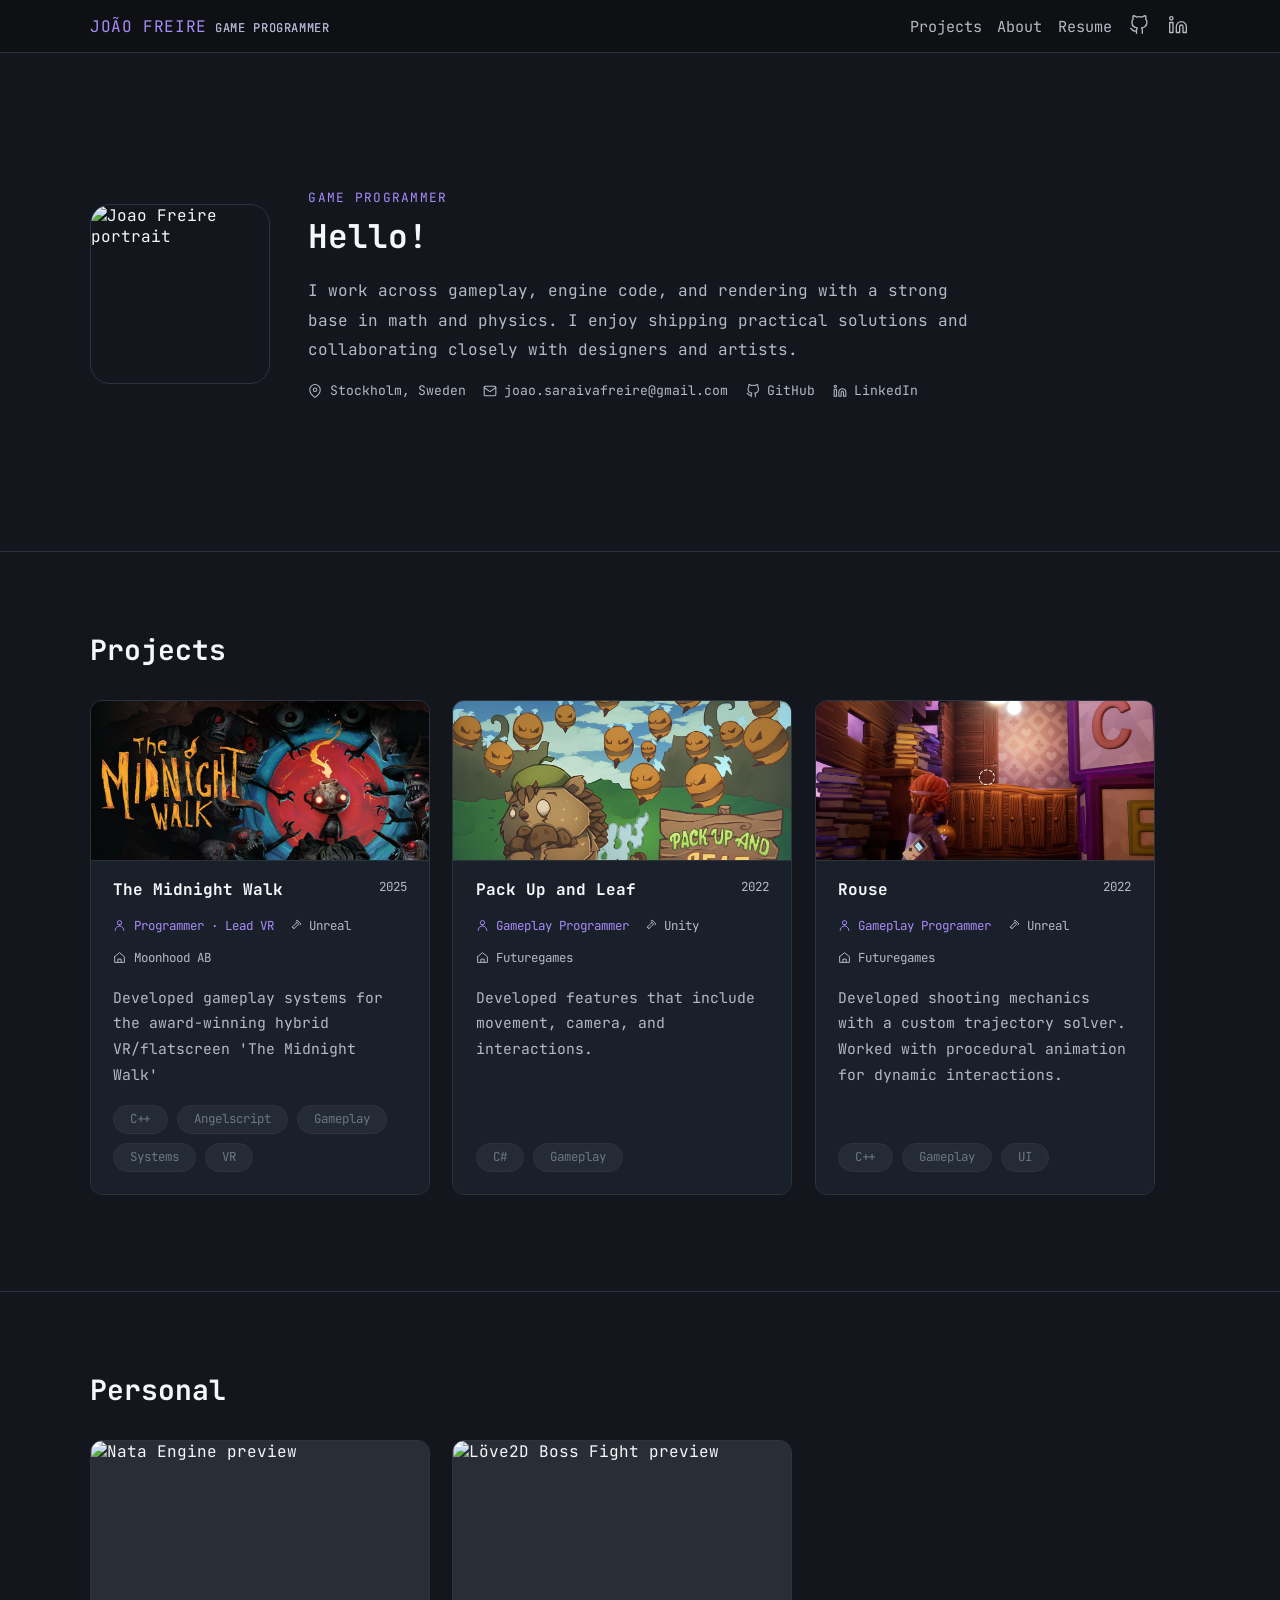
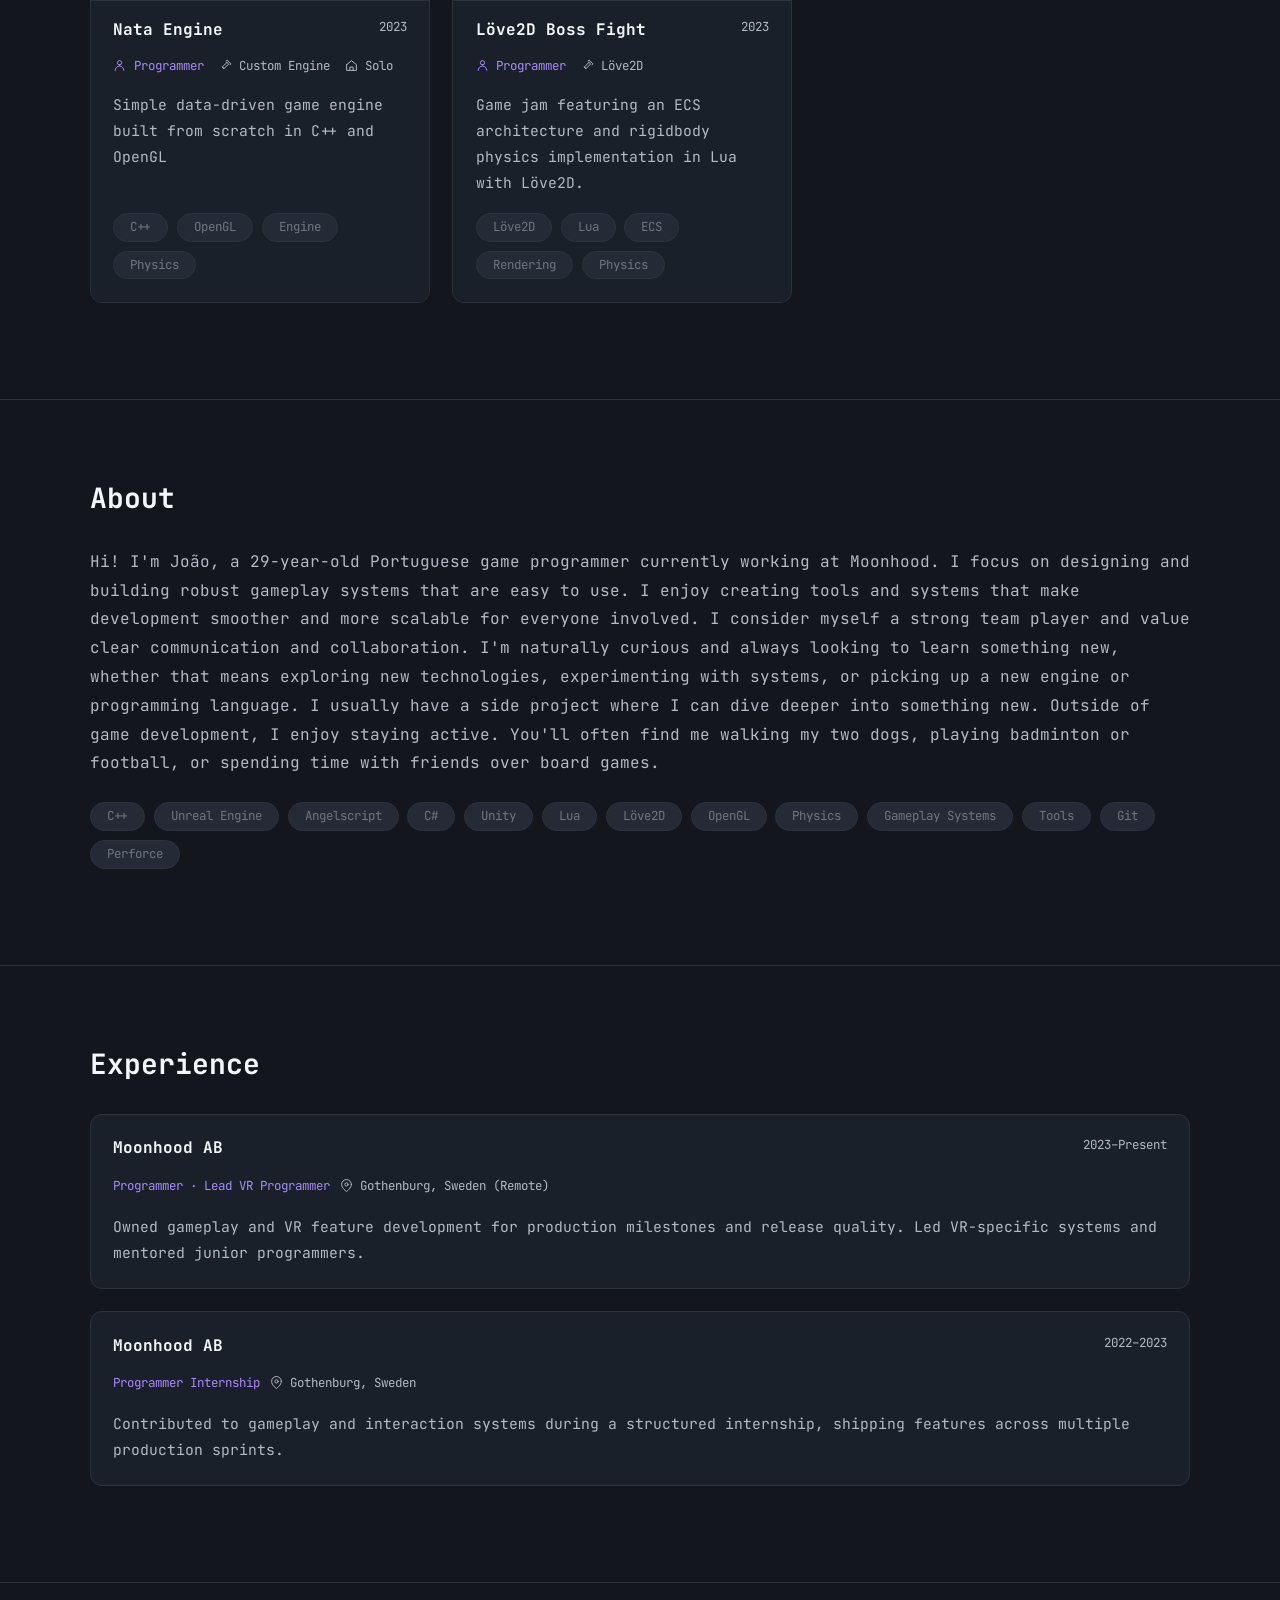
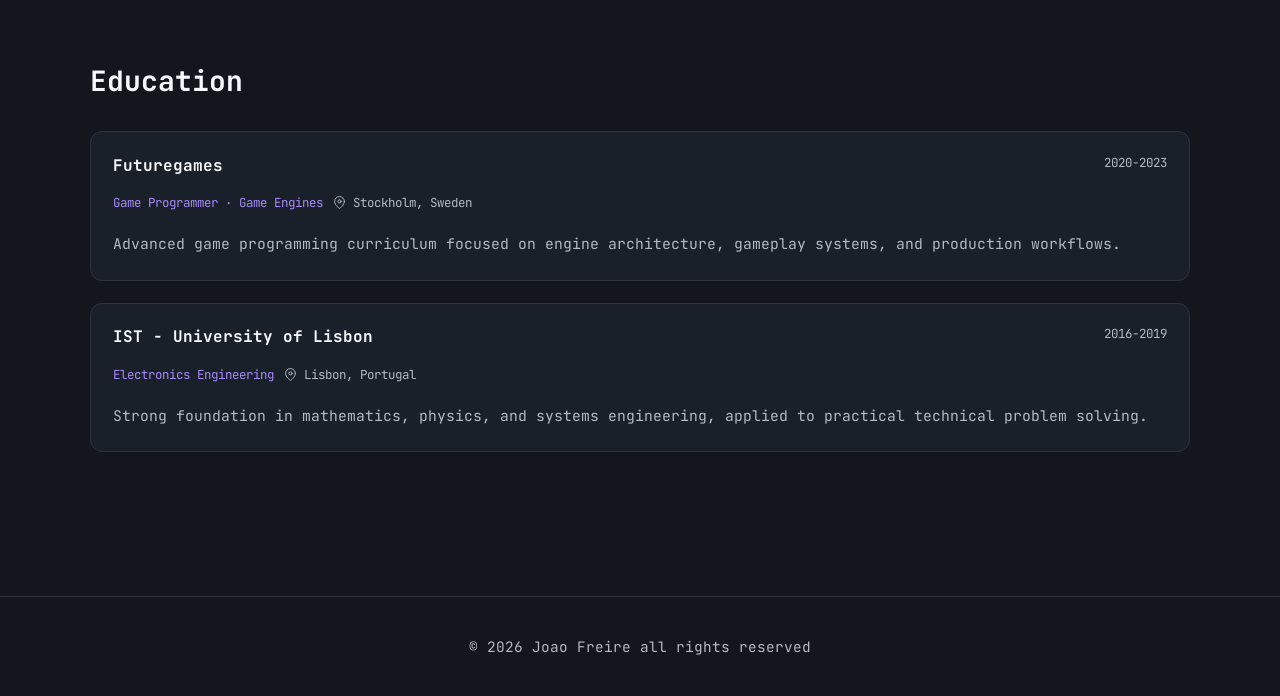
==== index.html @ a225ca94 "Refactor" ====
<!DOCTYPE html>
<html lang="en">
<head>
    <meta charset="UTF-8">
    <meta http-equiv="X-UA-Compatible" content="IE=edge">
    <meta name="viewport" content="width=device-width, initial-scale=1.0">
    <title>Joao Freire | Game Programmer</title>
    <meta name="description" content="Game programmer portfolio - Joao Freire">
    <link rel="stylesheet" href="main.css">
    <script src="portfolio-data.js" defer></script>
    <script src="main.js" defer></script>
</head>
<body>
    <div class="site-bg" aria-hidden="true"></div>

    <header class="nav-shell">
        <nav class="nav container" aria-label="Primary">
            <a class="brand" href="#top">JOÃO FREIRE <span class="brand-subtitle">Game Programmer</span></a>
            <ul class="nav-links">
                <li><a href="#projects">Projects</a></li>
                <li><a href="#about">About</a></li>
                <li><a href="resume.html">Resume</a></li>
                <li>
                    <a class="icon-link" href="https://github.com/jsfoao" target="_blank" rel="noopener noreferrer" aria-label="GitHub profile">
                        <svg xmlns="http://www.w3.org/2000/svg" viewBox="0 0 24 24" fill="none" stroke="currentColor" stroke-width="1.6" stroke-linecap="round" stroke-linejoin="round" aria-hidden="true">
                            <path d="M9 19c-5 1.5-5-2.5-7-3m14 6v-3.87a3.37 3.37 0 0 0-.94-2.61c3.14-.35 6.44-1.54 6.44-7A5.44 5.44 0 0 0 20 4.77 5.07 5.07 0 0 0 19.91 1S18.73.65 16 2.48a13.38 13.38 0 0 0-7 0C6.27.65 5.09 1 5.09 1A5.07 5.07 0 0 0 5 4.77a5.44 5.44 0 0 0-1.5 3.78c0 5.42 3.3 6.61 6.44 7A3.37 3.37 0 0 0 9 18.13V22"/>
                        </svg>
                    </a>
                </li>
                <li>
                    <a class="icon-link" href="https://www.linkedin.com/in/joao-saraivafreire/" target="_blank" rel="noopener noreferrer" aria-label="LinkedIn profile">
                        <svg xmlns="http://www.w3.org/2000/svg" viewBox="0 0 24 24" fill="none" stroke="currentColor" stroke-width="1.6" stroke-linecap="round" stroke-linejoin="round" aria-hidden="true">
                            <path d="M16 8a6 6 0 0 1 6 6v7h-4v-7a2 2 0 0 0-2-2 2 2 0 0 0-2 2v7h-4v-7a6 6 0 0 1 6-6z"/>
                            <rect x="2" y="9" width="4" height="12"/>
                            <circle cx="4" cy="4" r="2"/>
                        </svg>
                    </a>
                </li>
            </ul>
        </nav>
    </header>

    <main id="top" class="container page-content">
        <section class="hero" data-reveal>
            <img class="hero-image" src="assets/img/profile-pic.jpg" alt="Joao Freire portrait">
            <div>
                <p id="heroEyebrow" class="eyebrow"></p>
                <h1 id="heroTitle"></h1>
                <p id="heroDescription" class="lead"></p>
                <div id="heroContact" class="hero-contact"></div>
            </div>
        </section>

        <section id="projects" class="section" data-reveal>
            <div class="section-heading">
                <h2>Projects</h2>
            </div>
            <div id="project-grid" class="grid" aria-live="polite"></div>
        </section>

        <section id="personal" class="section" data-reveal>
            <div class="section-heading">
                <h2>Personal</h2>
            </div>
            <div id="personal-project-grid" class="grid" aria-live="polite"></div>
        </section>

        <section id="about" class="section" data-reveal>
            <div class="section-heading">
                <h2>About</h2>
            </div>
            <div class="section-body">
                <p>
                    Hi! I'm João, a 29-year-old Portuguese game programmer currently working at Moonhood.
                    I focus on designing and building robust gameplay systems that are easy to use. I enjoy creating tools and systems that make development smoother and more scalable for everyone involved.
                    I consider myself a strong team player and value clear communication and collaboration. I'm naturally curious and always looking to learn something new, whether that means exploring new technologies, experimenting with systems, or picking up a new engine or programming language. I usually have a side project where I can dive deeper into something new.
                   
                    Outside of game development, I enjoy staying active. You'll often find me walking my two dogs, playing badminton or football, or spending time with friends over board games.
                </p>
                <div id="knowledge-pills" class="pill-row" aria-label="Knowledge areas"></div>
            </div>
        </section>

        <section id="experience" class="section" data-reveal>
            <div class="section-heading">
                <h2>Experience</h2>
            </div>
            <div id="experience-grid" class="grid"></div>
        </section>

        <section id="education" class="section" data-reveal>
            <div class="section-heading">
                <h2>Education</h2>
            </div>
            <div id="education-grid" class="grid"></div>
        </section>
    </main>

    <footer class="footer">
        <div class="container">
            <p>© 2026 Joao Freire all rights reserved</p>
        </div>
    </footer>
</body>
</html>
---- main.css ----
@import url("https://fonts.googleapis.com/css2?family=JetBrains+Mono:wght@400;700&display=swap");

:root {
    --bg: #13161d;
    --text: #f5f7fa;
    --muted: #b4bac4;
    --line: #2d333d;
    --surface: #1a202a;
    --surface-soft: #242b36;
    --accent: #a78bfa;
    --accent-soft: #2b2443;
    --shadow: 0 10px 30px rgba(0, 0, 0, 0.35);
    --radius-lg: 16px;
    --radius-md: 12px;
}

* {
    box-sizing: border-box;
}

html {
    scroll-behavior: smooth;
}

body {
    margin: 0;
    color: var(--text);
    font-family: "JetBrains Mono", monospace;
    background: var(--bg);
    min-height: 100vh;
    overflow-x: clip;
}

h1,
h2,
h3,
p {
    margin: 0;
}

a {
    color: inherit;
}

.site-bg {
    position: fixed;
    inset: 0;
    z-index: -1;
    background: var(--bg);
}

.container {
    width: min(1100px, calc(100% - 2.4rem));
    margin: 0 auto;
}

.nav-shell {
    position: sticky;
    top: 0;
    z-index: 20;
    border-bottom: 1px solid var(--line);
    background: rgba(15, 16, 19, 0.88);
    backdrop-filter: blur(10px);
}

.nav {
    display: flex;
    align-items: center;
    justify-content: space-between;
    gap: 1rem;
    min-height: 52px;
}

.brand {
    font-family: "JetBrains Mono", monospace;
    text-decoration: none;
    letter-spacing: 0.04em;
    text-transform: uppercase;
    position: relative;
    display: inline-flex;
    align-items: baseline;
    gap: 0.5rem;
    background: linear-gradient(
        112deg,
        var(--accent) 0%,
        var(--accent) 44%,
        #d8c6ff 50%,
        var(--accent) 56%,
        var(--accent) 100%
    );
    background-size: 220% 100%;
    background-position: 100% 0;
    -webkit-background-clip: text;
    background-clip: text;
    -webkit-text-fill-color: transparent;
    transition: background-position 0.85s ease;
}

.brand:hover,
.brand:focus-visible {
    background-position: 0 0;
}

.brand-subtitle {
    color: var(--muted);
    font-weight: 400;
    font-size: 0.75rem;
    background: none;
    background-clip: revert;
    -webkit-background-clip: revert;
    -webkit-text-fill-color: var(--muted);
}

.nav-links {
    list-style: none;
    display: flex;
    align-items: center;
    gap: 0.95rem;
    margin: 0;
    padding: 0;
    flex-wrap: wrap;
    justify-content: flex-end;
}

.nav-links a {
    text-decoration: none;
    color: var(--muted);
    font-size: 0.95rem;
    transition: color 0.2s ease;
}

.nav-links a:hover,
.nav-links a:focus-visible {
    color: var(--accent);
}

.icon-link {
    display: inline-flex;
    align-items: center;
    justify-content: center;
    width: 24px;
    height: 24px;
    color: var(--muted);
    transition: color 0.2s ease;
}

.icon-link:hover,
.icon-link:focus-visible {
    color: var(--accent);
}

.icon-link svg {
    width: 20px;
    height: 20px;
}

.page-content {
    padding-top: 5rem;
    padding-bottom: 9rem;
}

.card {
    background: var(--surface);
    border: 1px solid var(--line);
    border-radius: var(--radius-lg);
    box-shadow: var(--shadow);
}

.hero {
    display: grid;
    grid-template-columns: 180px 1fr;
    gap: 2.4rem;
    padding: 3.5rem 0;
    align-items: center;
}

.hero-image {
    width: 180px;
    height: 180px;
    object-fit: cover;
    border-radius: 20px;
    border: 1px solid var(--line);
}

.eyebrow {
    display: block;
    color: var(--accent);
    font-family: "JetBrains Mono", monospace;
    font-size: 0.8rem;
    letter-spacing: 0.1em;
    text-transform: uppercase;
    margin-bottom: 0.65rem;
}

.hero-contact {
    display: flex;
    flex-wrap: wrap;
    align-items: center;
    gap: 0.3rem 1.1rem;
    margin-top: 1.1rem;
}

.hero-contact-item {
    display: inline-flex;
    align-items: center;
    gap: 0.45rem;
    font-size: 0.82rem;
    color: var(--muted);
    text-decoration: none;
}

a.hero-contact-item:hover {
    color: var(--text);
}

a.hero-contact-item:hover svg {
    stroke: var(--accent);
}

.hero-contact-item svg {
    width: 14px;
    height: 14px;
    flex-shrink: 0;
    stroke: var(--muted);
    transition: stroke 150ms ease;
}

h1 {
    font-family: "JetBrains Mono", monospace;
    font-size: clamp(1.45rem, 3vw, 2.05rem);
    line-height: 1.28;
}

.lead {
    margin-top: 1.1rem;
    color: var(--muted);
    line-height: 1.85;
    max-width: 68ch;
}

.section {
    position: relative;
    margin-top: 6rem;
    padding-top: 5rem;
}

.section::before {
    content: '';
    position: absolute;
    top: 0;
    left: 50%;
    transform: translateX(-50%);
    width: 100vw;
    height: 1px;
    background: var(--line);
}

.section-heading {
    margin-bottom: 2rem;
}

.section-heading h2 {
    font-family: "JetBrains Mono", monospace;
    font-size: 1.75rem;
}

.section-body {
    padding: 0;
}

.section-body p {
    color: var(--muted);
    line-height: 1.8;
}

.pill-row {
    margin-top: 1.5rem;
    display: flex;
    flex-wrap: wrap;
    gap: 0.55rem;
}

.pill {
    display: inline-flex;
    align-items: center;
    border: 1px solid var(--line);
    border-radius: 999px;
    padding: 0.45rem 1rem;
    background: var(--surface-soft);
    color: #6e7680;
    font-size: 0.78rem;
    line-height: 1;
}

.grid {
    display: grid;
    grid-template-columns: 1fr;
    gap: 1.4rem;
}

#project-grid,
#personal-project-grid {
    grid-template-columns: repeat(auto-fit, minmax(280px, 340px));
    justify-content: start;
}

.entry-card {
    display: flex;
    flex-direction: column;
    gap: 1.2rem;
    height: 100%;
    padding: 1.4rem;
    border: 1px solid var(--line);
    border-radius: var(--radius-md);
    background: var(--surface);
    overflow: hidden;
    text-decoration: none;
    transition: transform 0.2s ease, border-color 0.2s ease, box-shadow 0.2s ease;
}

.entry-content {
    position: relative;
    z-index: 2;
    flex: 1;
}

.entry-card:hover,
.entry-card:focus-visible {
    transform: translateY(-2px);
    border-color: var(--accent);
    box-shadow: 0 8px 24px rgba(167, 139, 250, 0.24);
}

.entry-top {
    display: flex;
    justify-content: space-between;
    align-items: flex-start;
    gap: 0.8rem;
}

.entry-title {
    font-family: "JetBrains Mono", monospace;
    font-size: 1rem;
    line-height: 1.35;
}

.entry-year {
    flex-shrink: 0;
    color: var(--muted);
    font-size: 0.78rem;
    line-height: 1.35;
}

.entry-meta {
    display: flex;
    align-items: center;
    gap: 0.6rem;
    flex-wrap: wrap;
}

.entry-meta-project {
    flex-direction: row;
    align-items: center;
    gap: 0.95rem;
}

.entry-meta-primary,
.entry-meta-secondary {
    font-size: 0.78rem;
    line-height: 1.35;
}

.entry-meta-item {
    display: inline-flex;
    align-items: center;
    gap: 0.45rem;
}

.entry-meta-item svg {
    width: 13px;
    height: 13px;
    flex-shrink: 0;
    transform: translateY(-1px);
}

.entry-meta-primary {
    color: var(--accent);
    white-space: pre-line;
}

.entry-meta-secondary {
    color: var(--muted);
}

.entry-meta-secondary::before {
    content: "|";
    color: var(--line);
    margin-right: 0.6rem;
}

.entry-meta-project .entry-meta-secondary::before {
    content: none;
    margin-right: 0;
}

.entry-meta-item.entry-meta-secondary::before {
    content: none;
    margin-right: 0;
}

.entry-description {
    color: var(--muted);
    line-height: 1.75;
    font-size: 0.92rem;
}

.entry-image {
    width: calc(100% + 2.8rem);
    height: 160px;
    margin: -1.4rem -1.4rem 0;
    border-radius: 0;
    border: 0;
    border-bottom: 1px solid var(--line);
    object-fit: cover;
    background: #292d36;
}

.entry-card-project {
    position: relative;
    gap: 0;
}

.entry-card-project .entry-content {
    display: flex;
    flex-direction: column;
    gap: 1.1rem;
    background: var(--surface);
    margin: 0 -1.4rem -1.4rem;
    padding: 1.1rem 1.4rem 1.4rem;
    transition: transform 0.38s ease;
}

.entry-card-project .pill-row {
    margin-top: auto;
}

.entry-hover-media {
    position: absolute;
    inset: 0;
    width: 100%;
    height: 100%;
    object-fit: cover;
    opacity: 0;
    pointer-events: none;
    z-index: 1;
    transition: opacity 0.35s ease;
}

.entry-card-project.entry-card-hoverable:hover .entry-hover-media,
.entry-card-project.entry-card-hoverable:focus-visible .entry-hover-media {
    opacity: 1;
}

.entry-card-project.entry-card-hoverable:hover .entry-content,
.entry-card-project.entry-card-hoverable:focus-visible .entry-content {
    transform: translateY(calc(100% + 3rem));
}

.footer {
    border-top: 1px solid var(--line);
    padding: 2.5rem 0;
    color: var(--muted);
    font-size: 0.9rem;
    text-align: center;
}

[data-reveal] {
    opacity: 0;
    transform: translateY(10px);
    transition: opacity 0.5s ease, transform 0.5s ease;
}

[data-reveal].revealed {
    opacity: 1;
    transform: translateY(0);
}

@media (max-width: 760px) {
    #project-grid,
    #personal-project-grid {
        grid-template-columns: 1fr;
    }

    .nav {
        padding: 0.45rem 0;
    }

    .hero {
        grid-template-columns: 1fr;
        justify-items: start;
        padding: 2rem 0;
    }

    .hero-image {
        width: 130px;
        height: 130px;
    }
}

.expandable-arrow{
    height: 16px;
    transform: translateX(10px) rotate(90deg);
    transition: transform 250ms ease;
}

.expandable-content{
    overflow-y: hidden;
    width: 100%;
    height: 0px;
    transition: height 300ms ease;
    margin-top: 0.5rem;
}

.return-top{
    position: fixed;
    bottom: -50px;
    z-index: 2000;
    right: 10%;
    opacity: 1;
    cursor: pointer;
    transition: bottom 300ms ease, transform 300ms ease, filter 300ms ease;
}

.return-top:hover{
    transform: scale(1.1);
    filter: brightness(120%);
}

.code-snippet{
    margin: 0;
}

.external-link-wrapper{
    display: flex;
    flex-direction: column;
    flex-wrap: wrap;
    margin-bottom: 0.5rem;
}

/*#region Tables*/
table{
    border-collapse: collapse;
    width: 100%;
    margin-bottom: 1rem;
    margin-top: 1rem;
}
td, th {
    font-size: smaller;
    border: 2px solid rgb(100, 100, 100);
    text-align: left;
    padding: 8px;
}

th{
    background-color: rgb(56, 56, 56);
    font-family: "Poppins Regular";
}

tr{
    font-family: "Poppins Light";
    background-color: rgb(80, 80, 80);
}
tr:nth-child(even) {
    background-color: rgb(75, 75, 75)
}
/*#endregion*/

.external-link{
    width: fit-content;
    font-style: italic;
    text-decoration: none;
    color: white;
    display: flex;
    flex-wrap: nowrap;
    flex-direction: row-reverse;
    font-size: medium;
    gap: 5px;
    opacity: 0.7;
    cursor: pointer;
    transition: opacity 250ms ease;
}

.external-link:hover{
    opacity: 1;
}
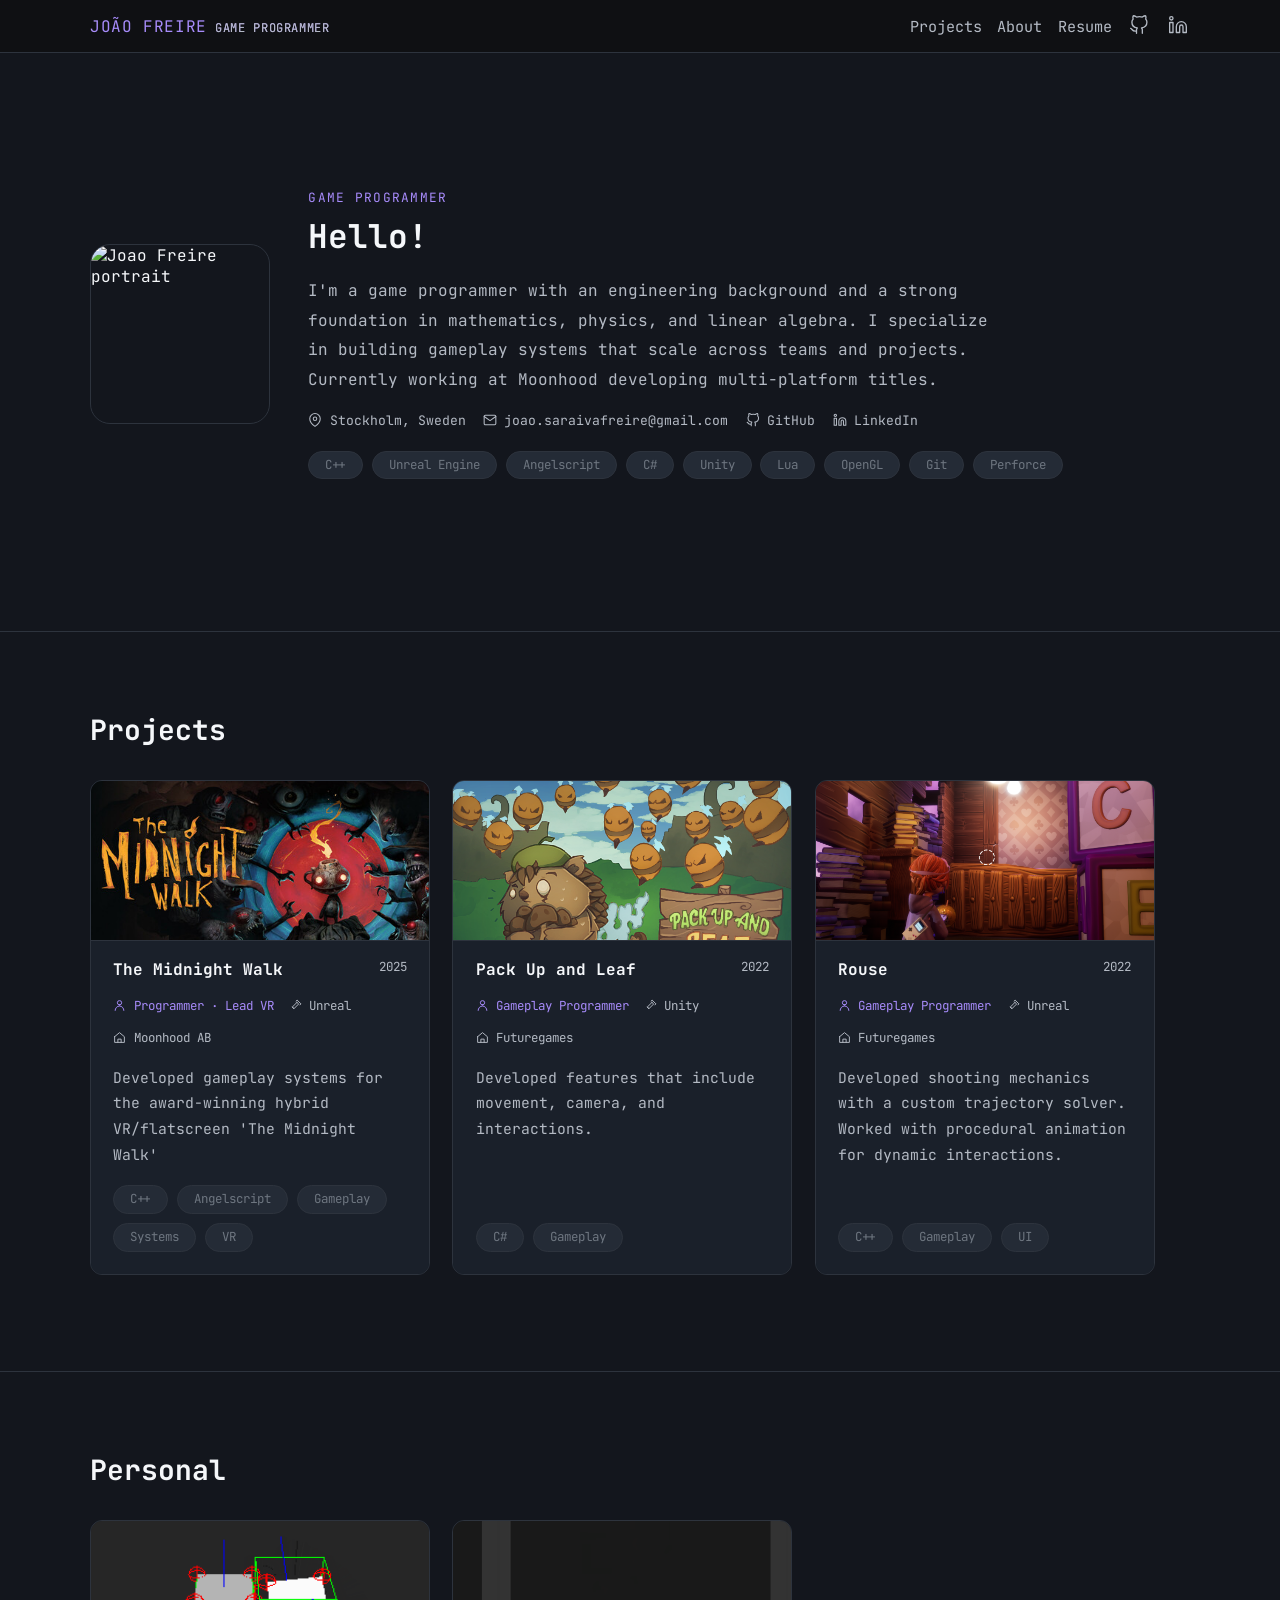
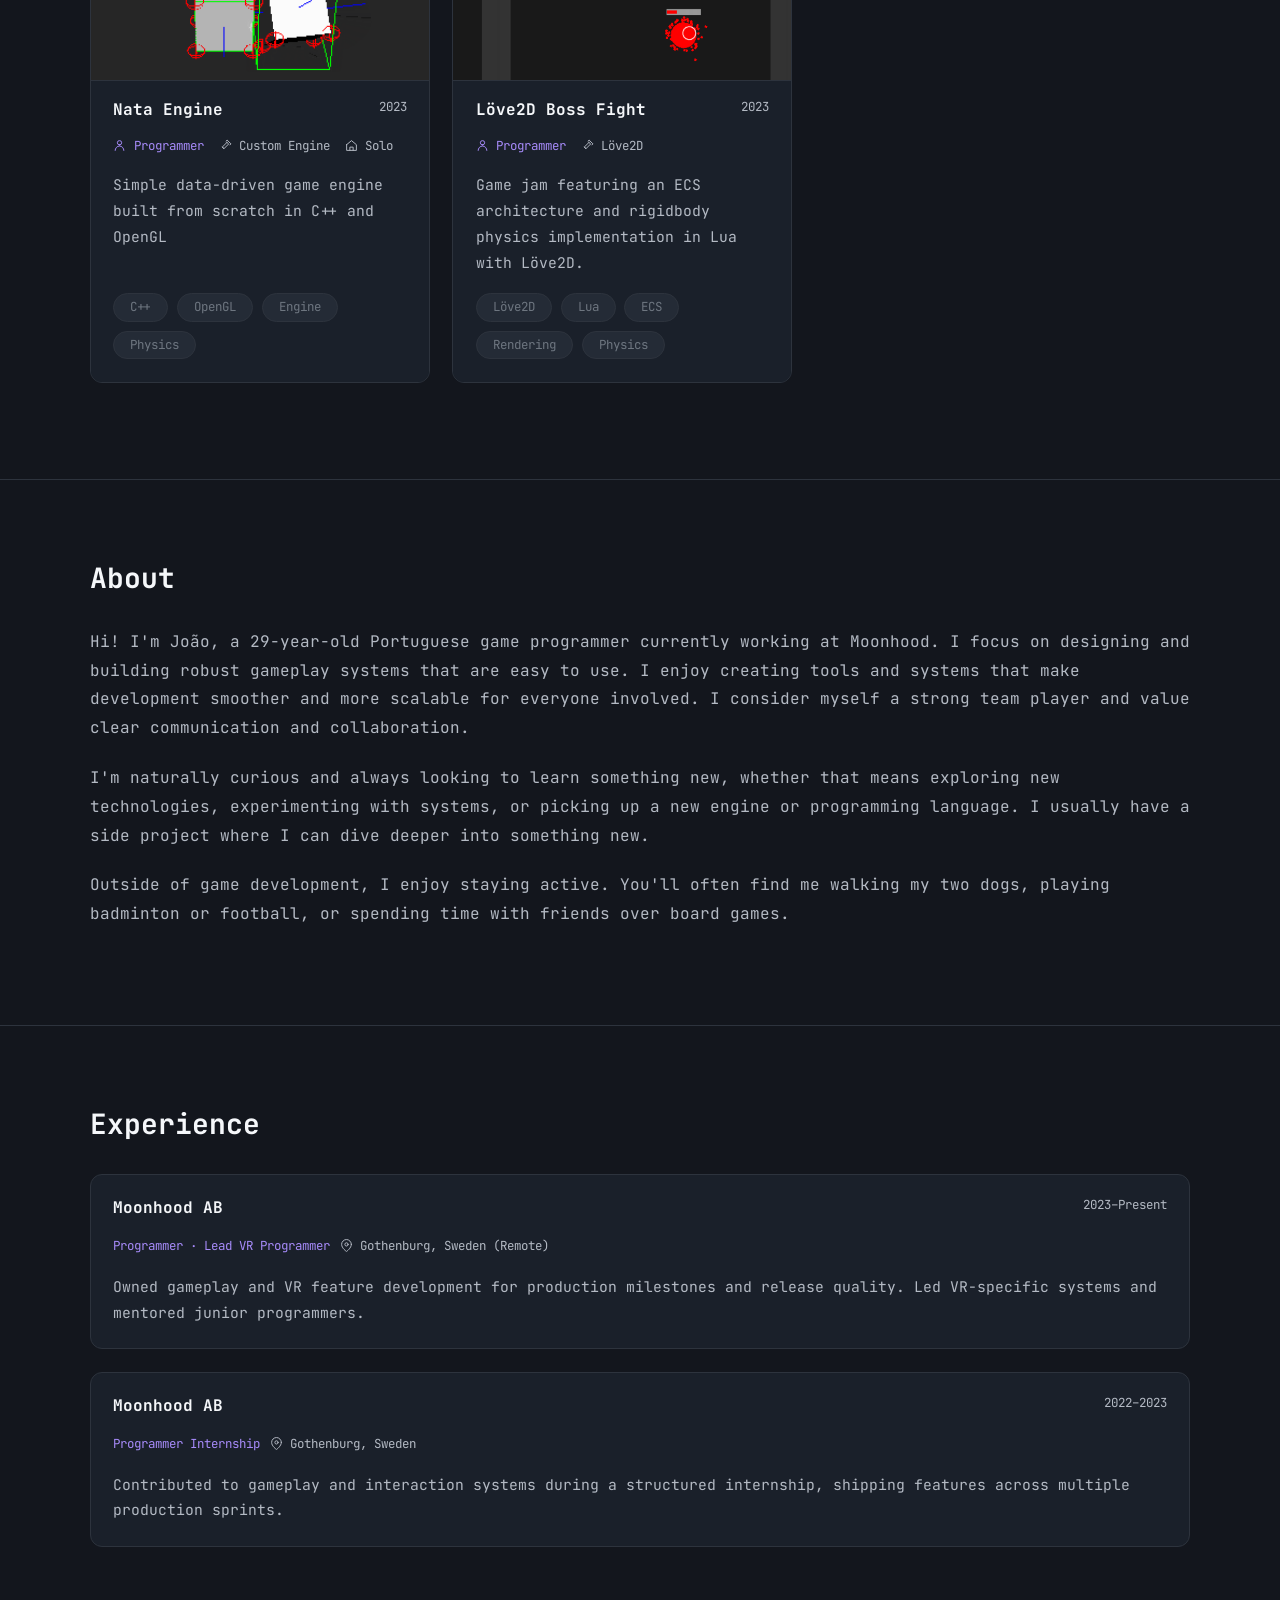
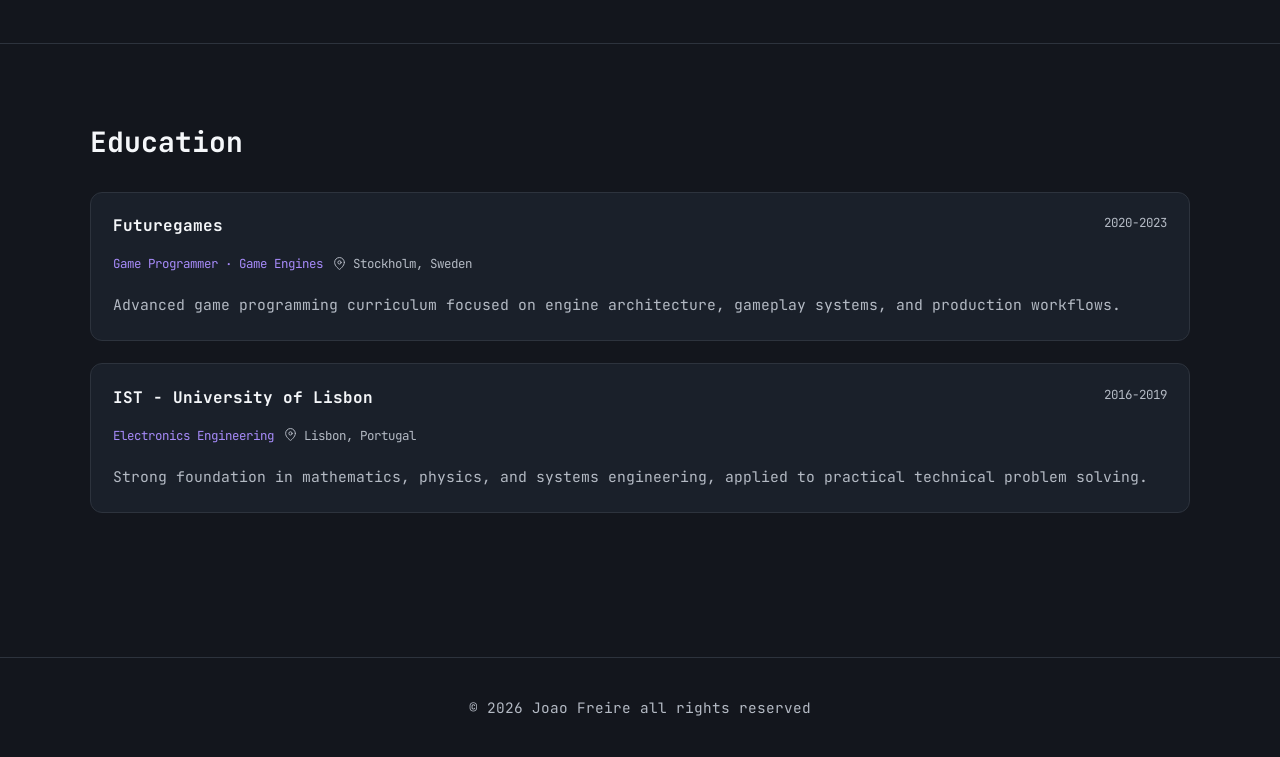
==== commit 2c9b6ae3: "Updates" ====
--- a/index.html
+++ b/index.html
@@ -48,6 +48,7 @@
                 <h1 id="heroTitle"></h1>
                 <p id="heroDescription" class="lead"></p>
                 <div id="heroContact" class="hero-contact"></div>
+                <div id="knowledge-pills" class="pill-row hero-pill-row" aria-label="Knowledge areas"></div>
             </div>
         </section>
 
@@ -72,12 +73,16 @@
             <div class="section-body">
                 <p>
                     Hi! I'm João, a 29-year-old Portuguese game programmer currently working at Moonhood.
-                    I focus on designing and building robust gameplay systems that are easy to use. I enjoy creating tools and systems that make development smoother and more scalable for everyone involved.
-                    I consider myself a strong team player and value clear communication and collaboration. I'm naturally curious and always looking to learn something new, whether that means exploring new technologies, experimenting with systems, or picking up a new engine or programming language. I usually have a side project where I can dive deeper into something new.
-                   
+                    I focus on designing and building robust gameplay systems that are easy to use. I enjoy creating tools and systems that make development smoother and more scalable for everyone involved. I consider myself a strong team player and value clear communication and collaboration.
+                </p>
+                <br/>
+                <p>
+                    I'm naturally curious and always looking to learn something new, whether that means exploring new technologies, experimenting with systems, or picking up a new engine or programming language. I usually have a side project where I can dive deeper into something new.
+                </p>
+                <br/>
+                <p>
                     Outside of game development, I enjoy staying active. You'll often find me walking my two dogs, playing badminton or football, or spending time with friends over board games.
                 </p>
-                <div id="knowledge-pills" class="pill-row" aria-label="Knowledge areas"></div>
             </div>
         </section>
 
--- a/main.css
+++ b/main.css
@@ -280,6 +280,10 @@
     gap: 0.55rem;
 }
 
+.hero-pill-row {
+    margin-top: 1.35rem;
+}
+
 .pill {
     display: inline-flex;
     align-items: center;
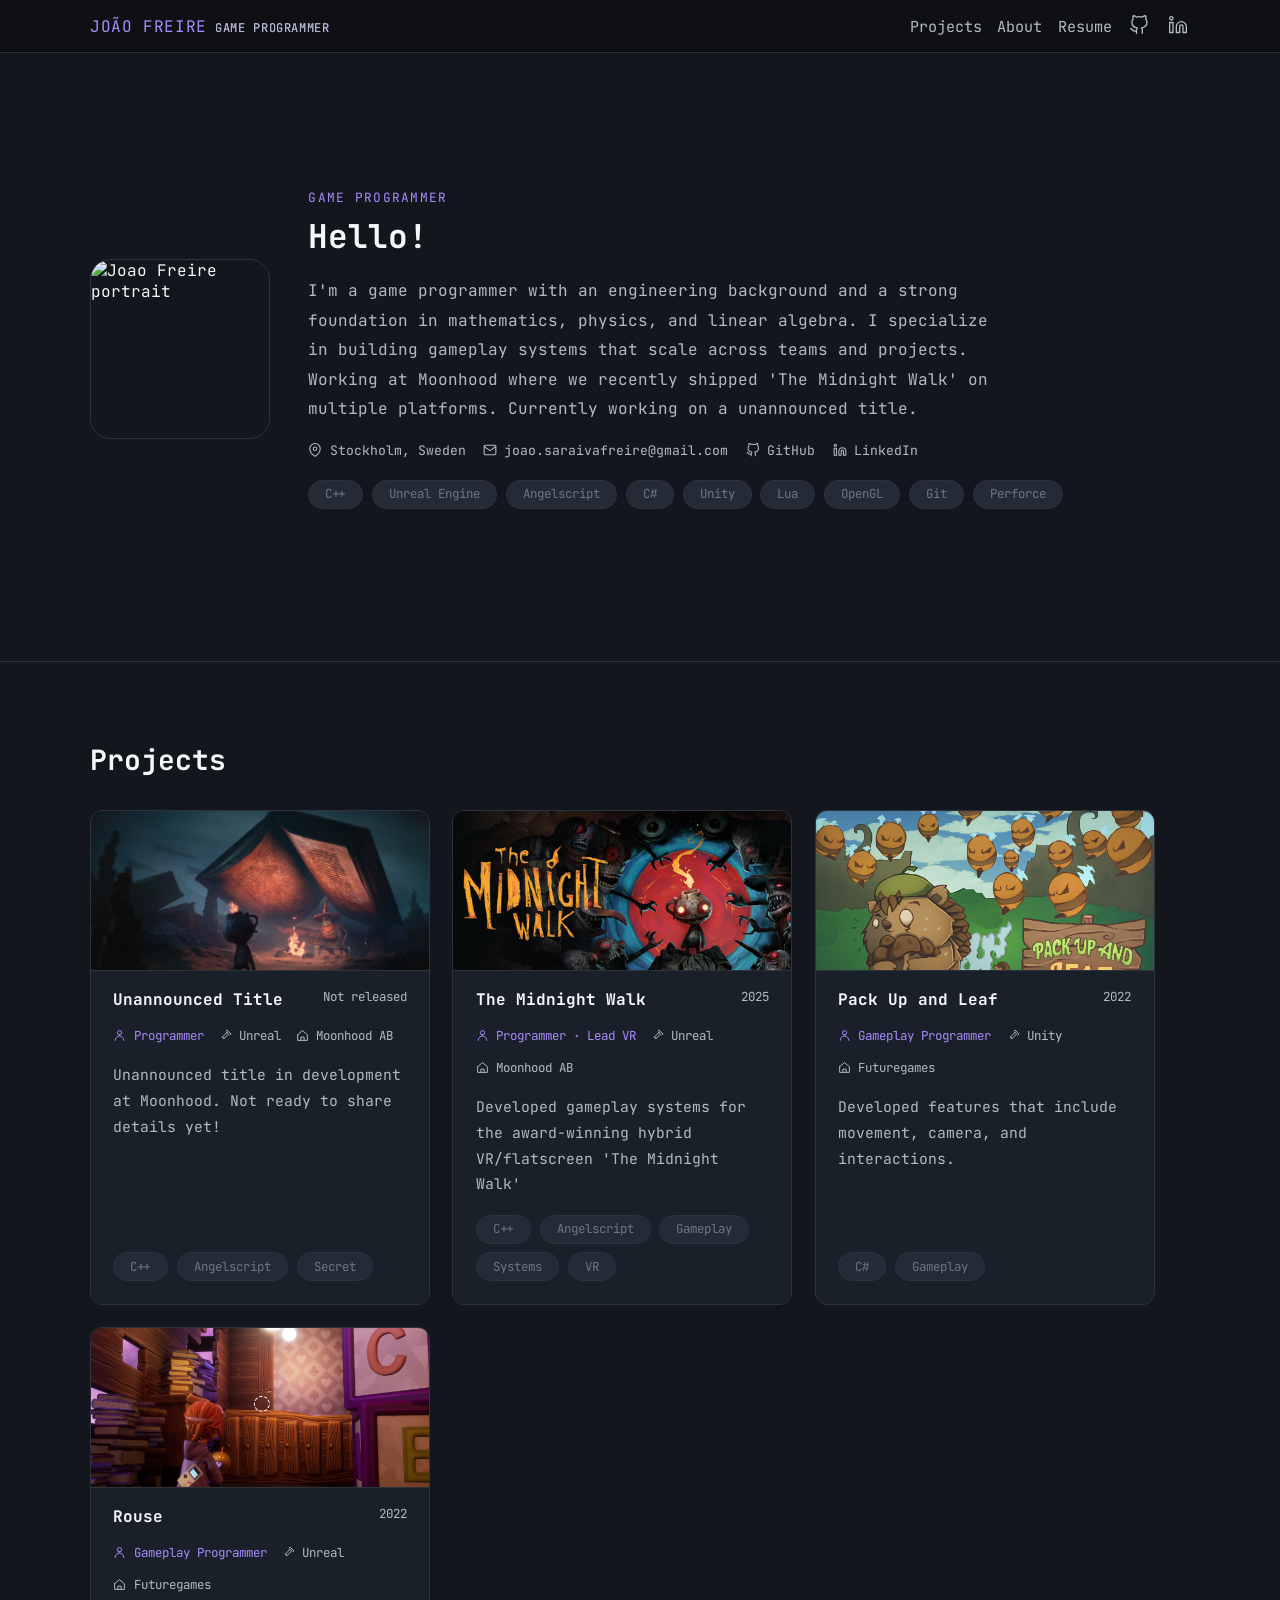
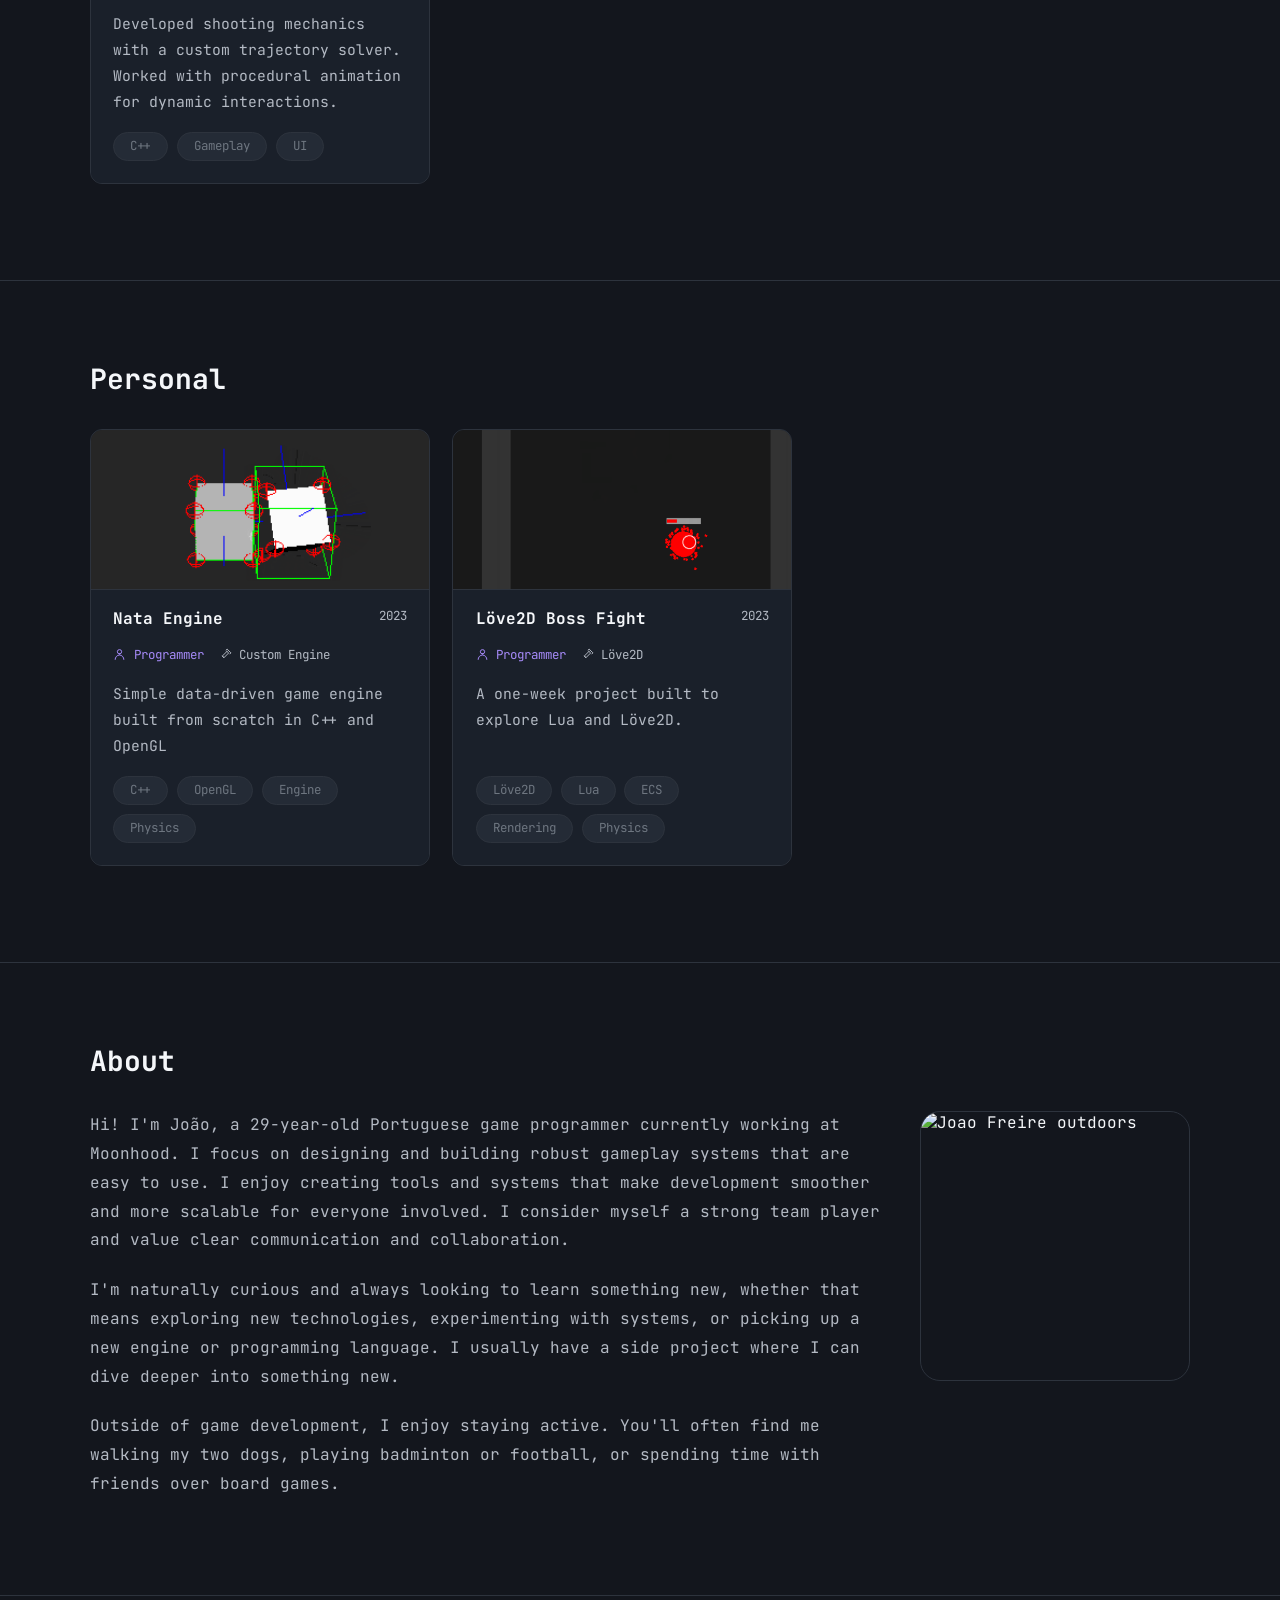
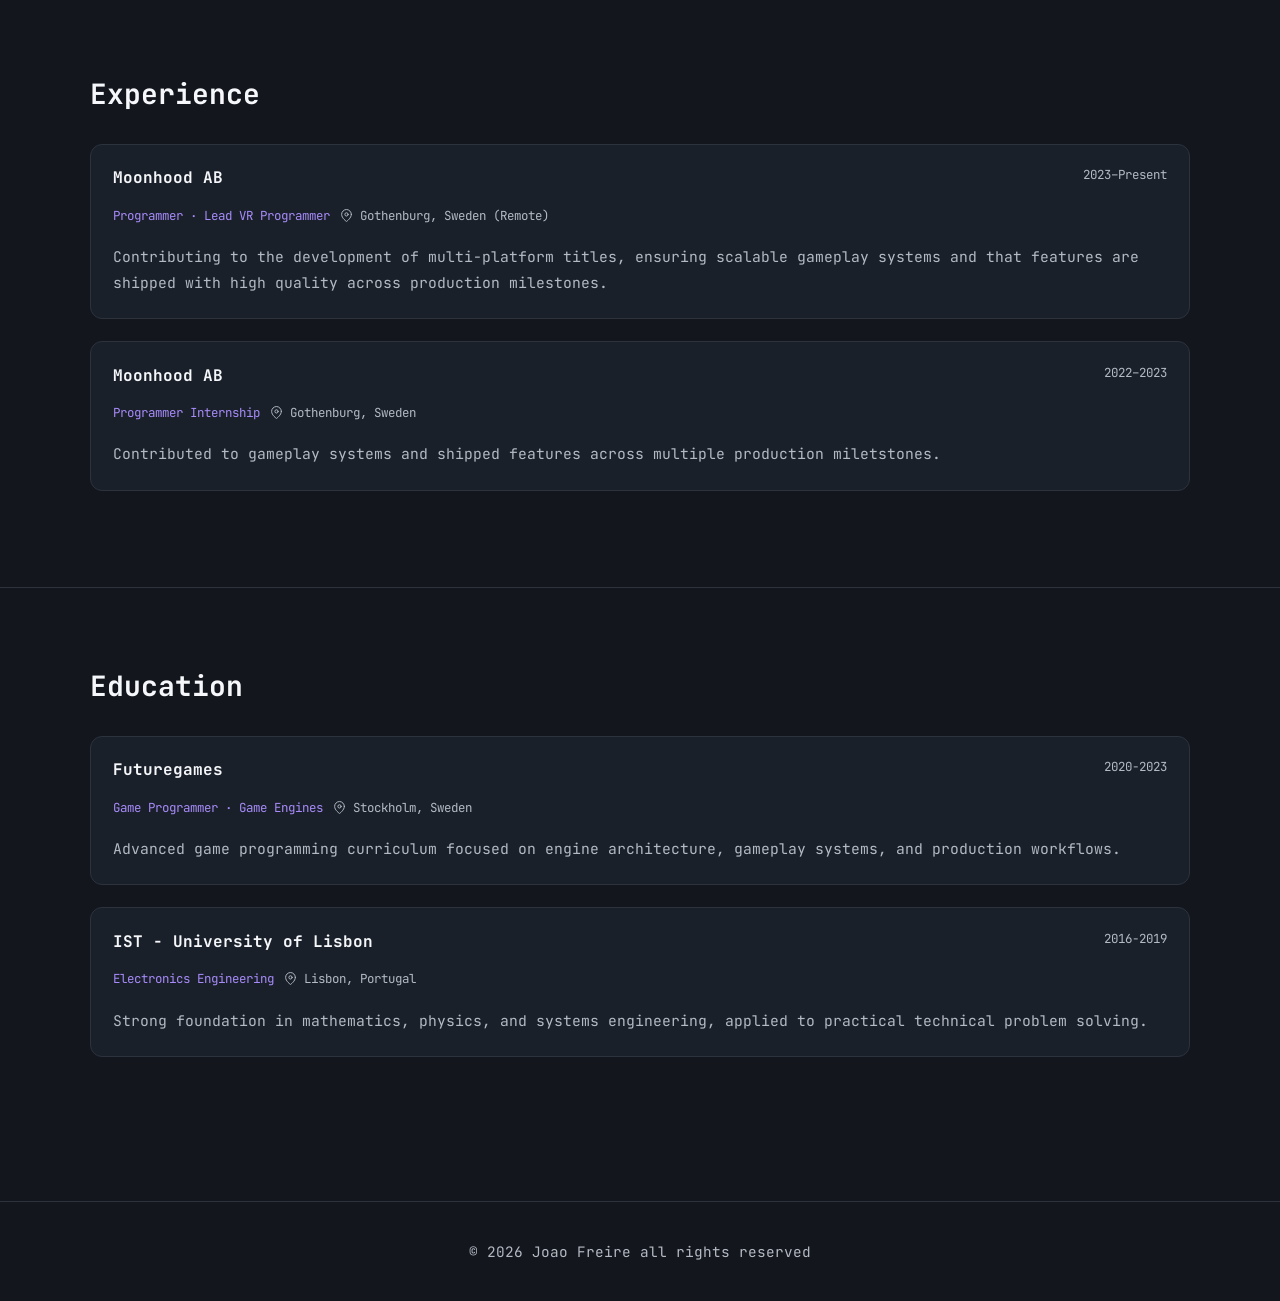
==== commit f8fe8c80: "Updates" ====
--- a/index.html
+++ b/index.html
@@ -4,8 +4,8 @@
     <meta charset="UTF-8">
     <meta http-equiv="X-UA-Compatible" content="IE=edge">
     <meta name="viewport" content="width=device-width, initial-scale=1.0">
-    <title>Joao Freire | Game Programmer</title>
-    <meta name="description" content="Game programmer portfolio - Joao Freire">
+    <title>João Freire | Game Programmer</title>
+    <meta name="description" content="Game programmer portfolio - João Freire">
     <link rel="stylesheet" href="main.css">
     <script src="portfolio-data.js" defer></script>
     <script src="main.js" defer></script>
@@ -70,19 +70,22 @@
             <div class="section-heading">
                 <h2>About</h2>
             </div>
-            <div class="section-body">
-                <p>
-                    Hi! I'm João, a 29-year-old Portuguese game programmer currently working at Moonhood.
-                    I focus on designing and building robust gameplay systems that are easy to use. I enjoy creating tools and systems that make development smoother and more scalable for everyone involved. I consider myself a strong team player and value clear communication and collaboration.
-                </p>
-                <br/>
-                <p>
-                    I'm naturally curious and always looking to learn something new, whether that means exploring new technologies, experimenting with systems, or picking up a new engine or programming language. I usually have a side project where I can dive deeper into something new.
-                </p>
-                <br/>
-                <p>
-                    Outside of game development, I enjoy staying active. You'll often find me walking my two dogs, playing badminton or football, or spending time with friends over board games.
-                </p>
+            <div class="section-body about-layout">
+                <div class="about-copy">
+                    <p>
+                        Hi! I'm João, a 29-year-old Portuguese game programmer currently working at Moonhood.
+                        I focus on designing and building robust gameplay systems that are easy to use. I enjoy creating tools and systems that make development smoother and more scalable for everyone involved. I consider myself a strong team player and value clear communication and collaboration.
+                    </p>
+                    <br/>
+                    <p>
+                        I'm naturally curious and always looking to learn something new, whether that means exploring new technologies, experimenting with systems, or picking up a new engine or programming language. I usually have a side project where I can dive deeper into something new.
+                    </p>
+                    <br/>
+                    <p>
+                        Outside of game development, I enjoy staying active. You'll often find me walking my two dogs, playing badminton or football, or spending time with friends over board games.
+                    </p>
+                </div>
+                <img class="about-image" src="assets/img/dogs.jpg" alt="Joao Freire outdoors">
             </div>
         </section>
 
--- a/main.css
+++ b/main.css
@@ -268,9 +268,29 @@
     padding: 0;
 }
 
+.about-layout {
+    display: grid;
+    grid-template-columns: minmax(0, 1fr) 270px;
+    gap: 2.4rem;
+    align-items: start;
+}
+
+.about-copy {
+    min-width: 0;
+}
+
 .section-body p {
     color: var(--muted);
     line-height: 1.8;
+}
+
+.about-image {
+    width: 270px;
+    height: 270px;
+    object-fit: cover;
+    border-radius: 20px;
+    border: 1px solid var(--line);
+    justify-self: end;
 }
 
 .pill-row {
@@ -509,6 +529,17 @@
         width: 130px;
         height: 130px;
     }
+
+    .about-layout {
+        grid-template-columns: 1fr;
+        gap: 1.5rem;
+    }
+
+    .about-image {
+        width: 195px;
+        height: 195px;
+        justify-self: start;
+    }
 }
 
 .expandable-arrow{
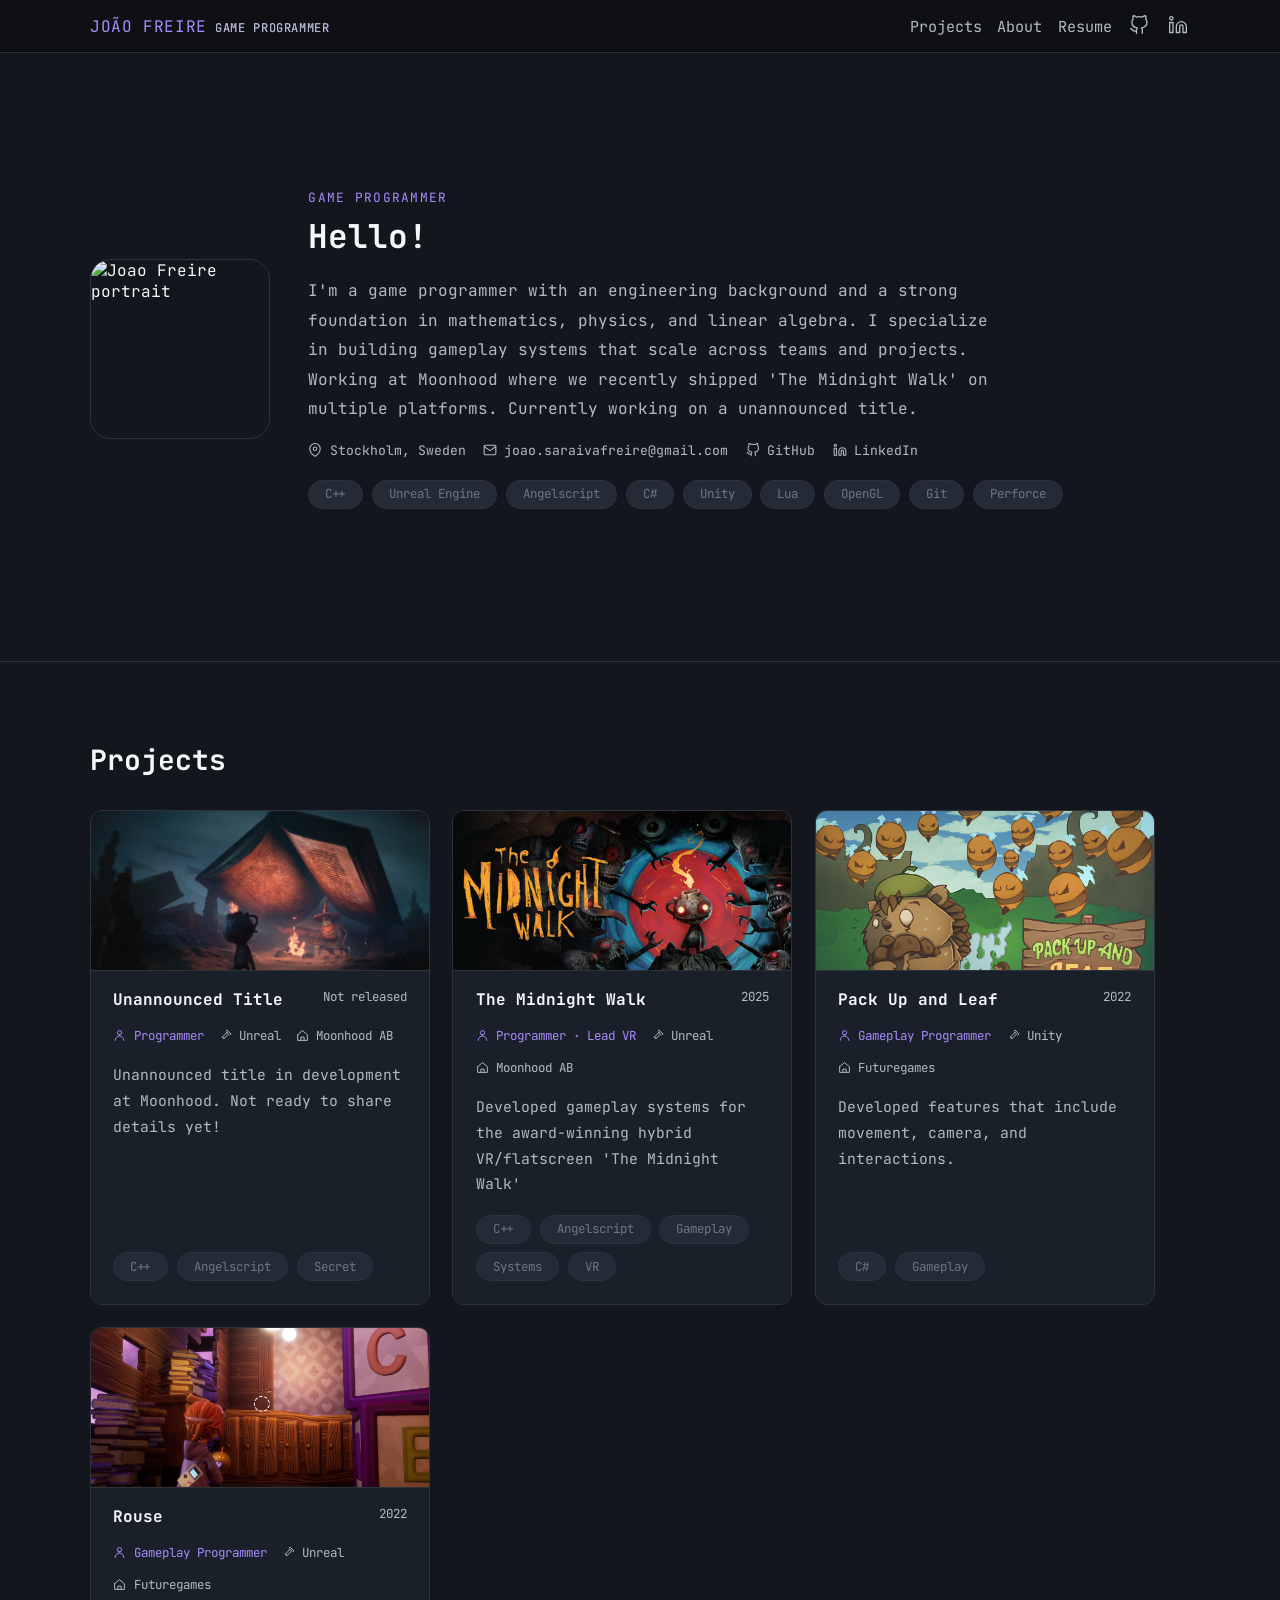
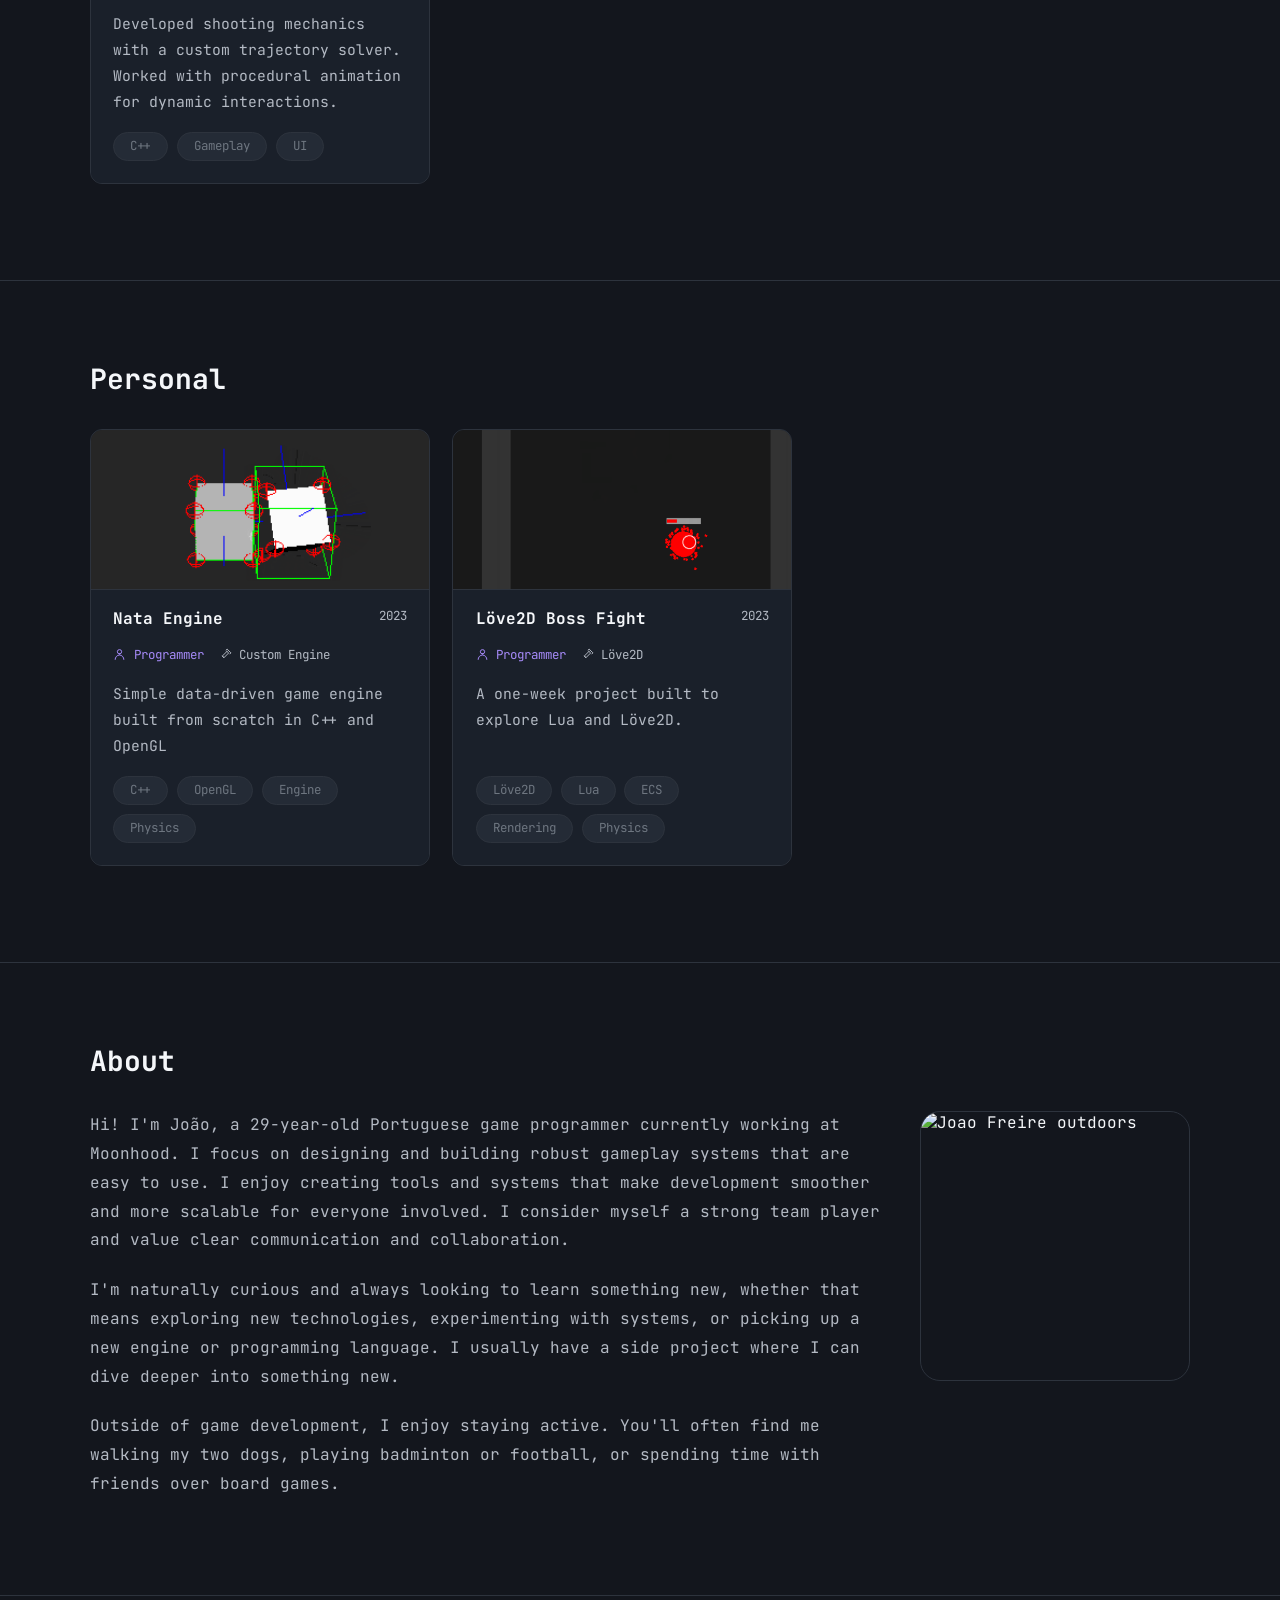
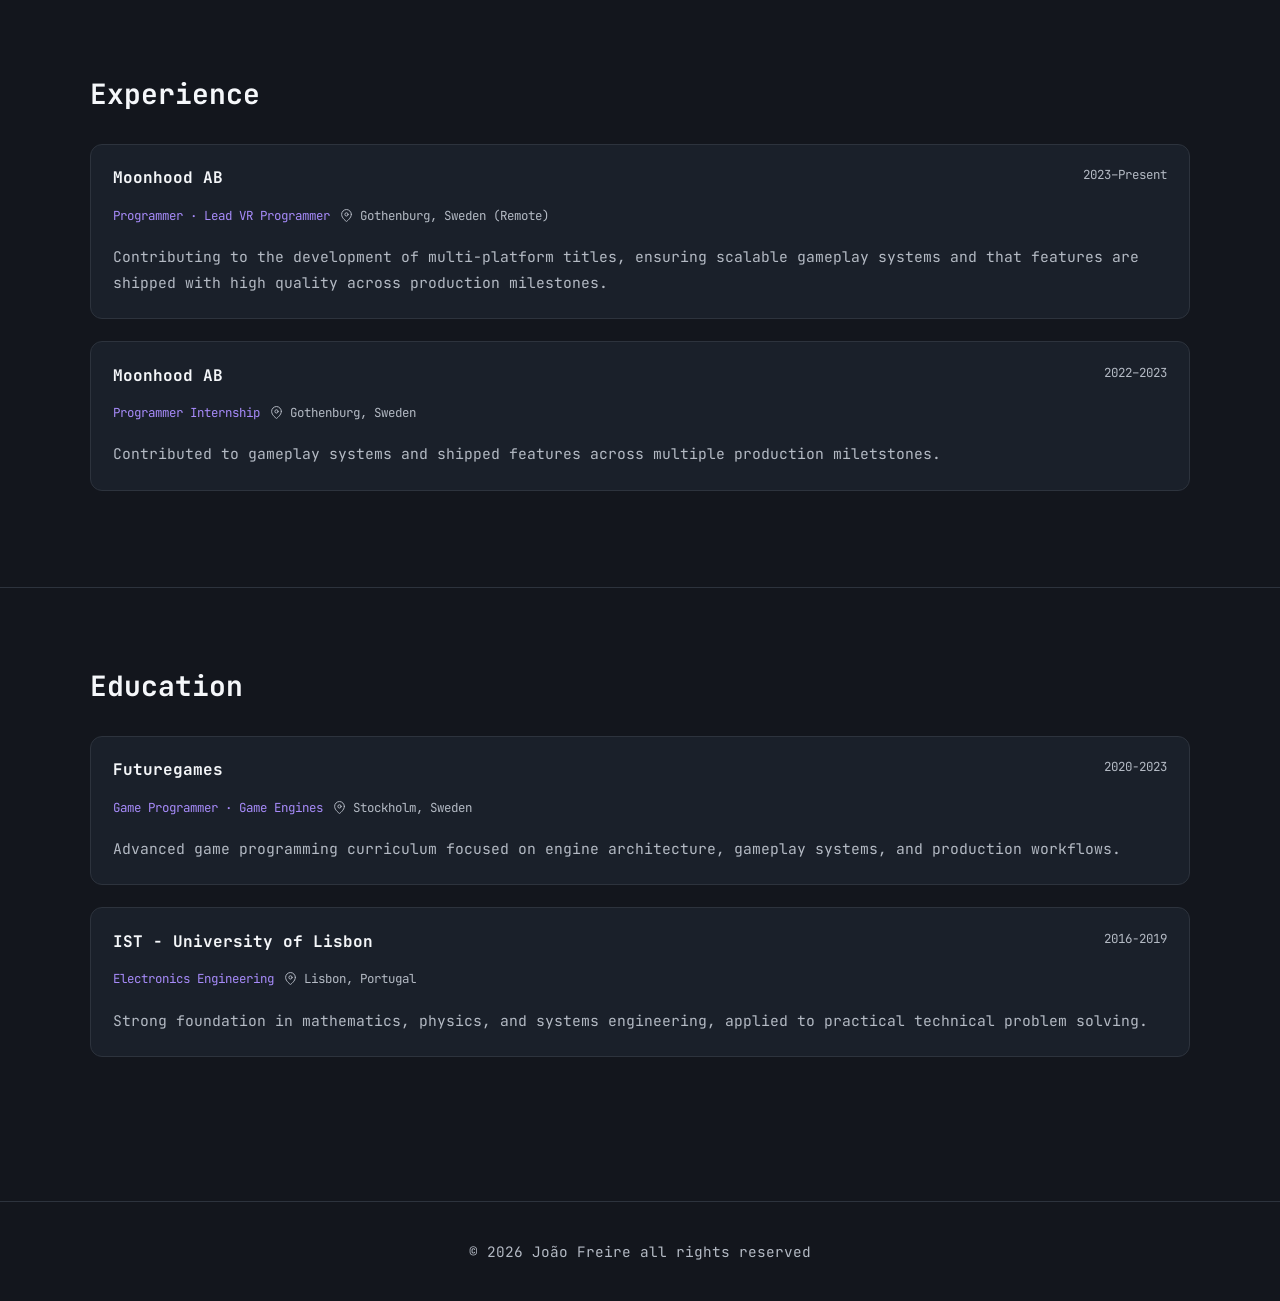
==== commit 37fc7c7e: "Fixed missing tilde" ====
--- a/index.html
+++ b/index.html
@@ -106,7 +106,7 @@
 
     <footer class="footer">
         <div class="container">
-            <p>© 2026 Joao Freire all rights reserved</p>
+            <p>© 2026 João Freire all rights reserved</p>
         </div>
     </footer>
 </body>
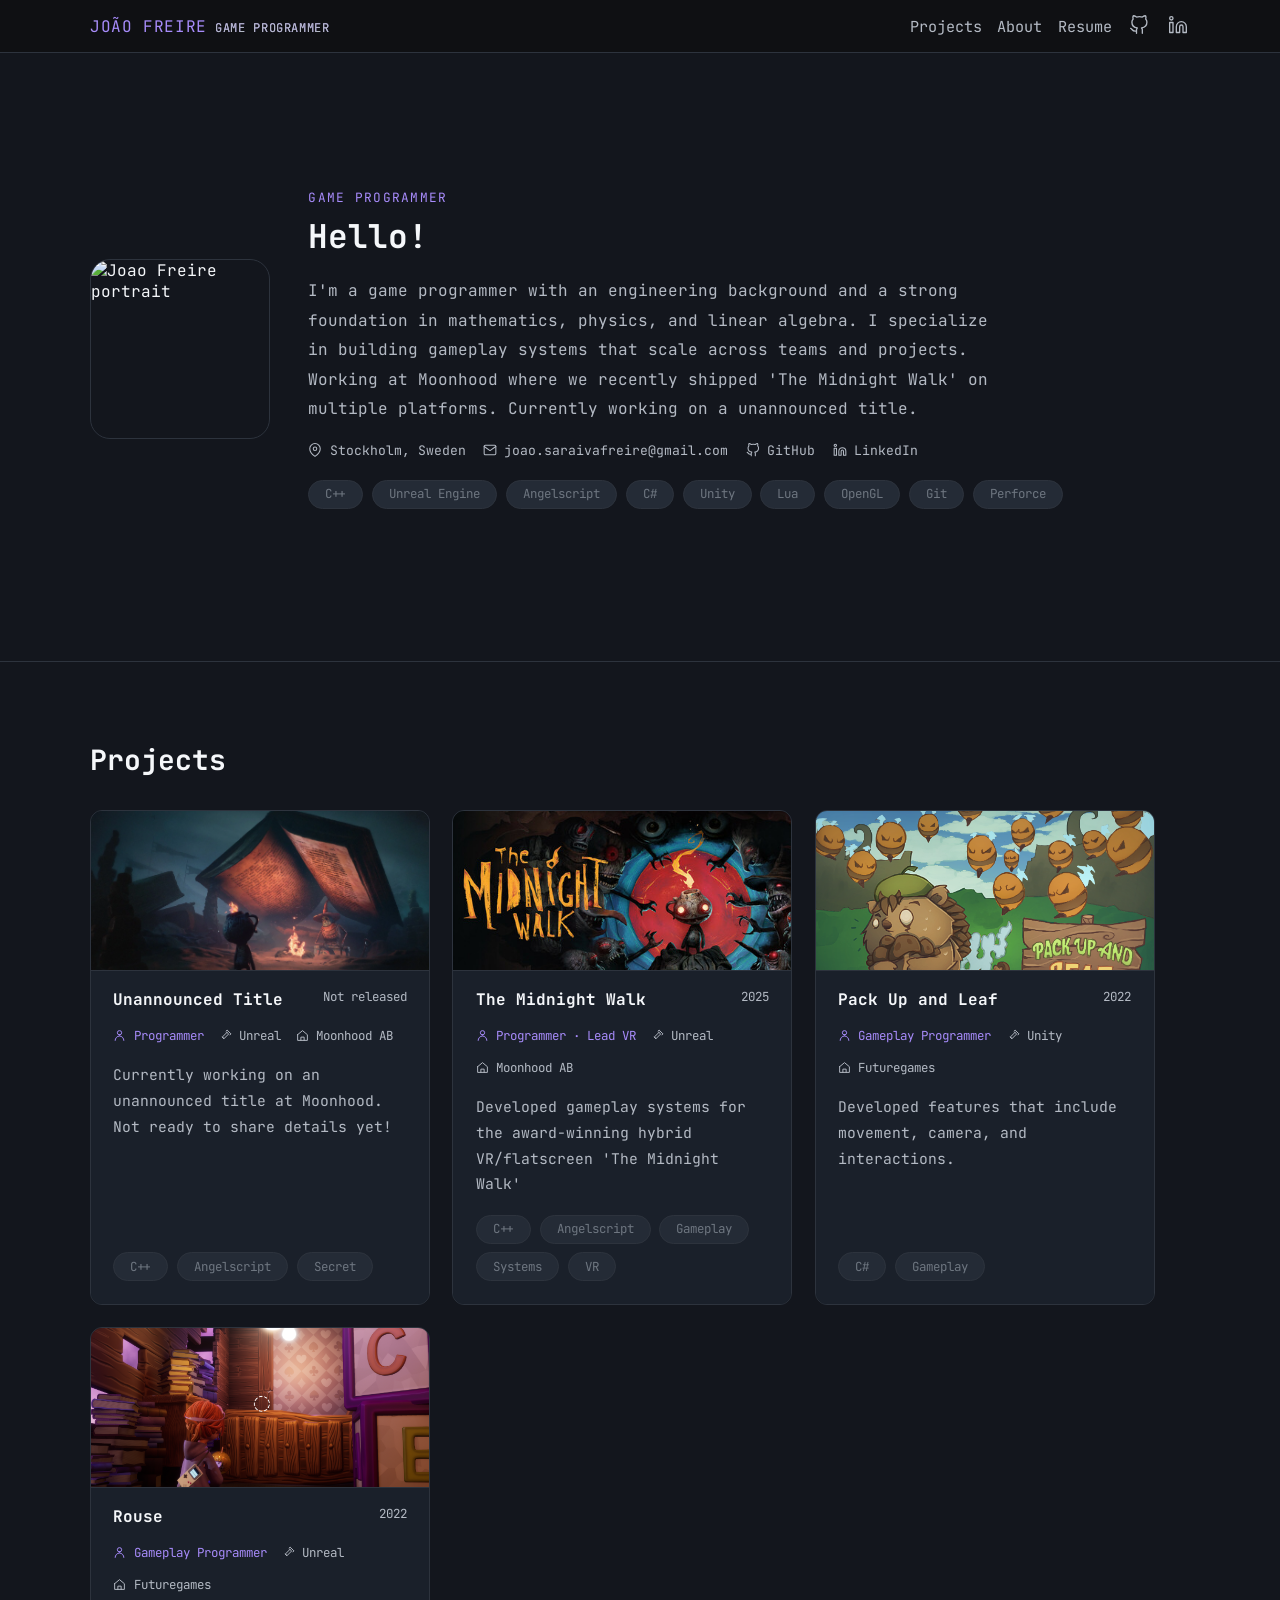
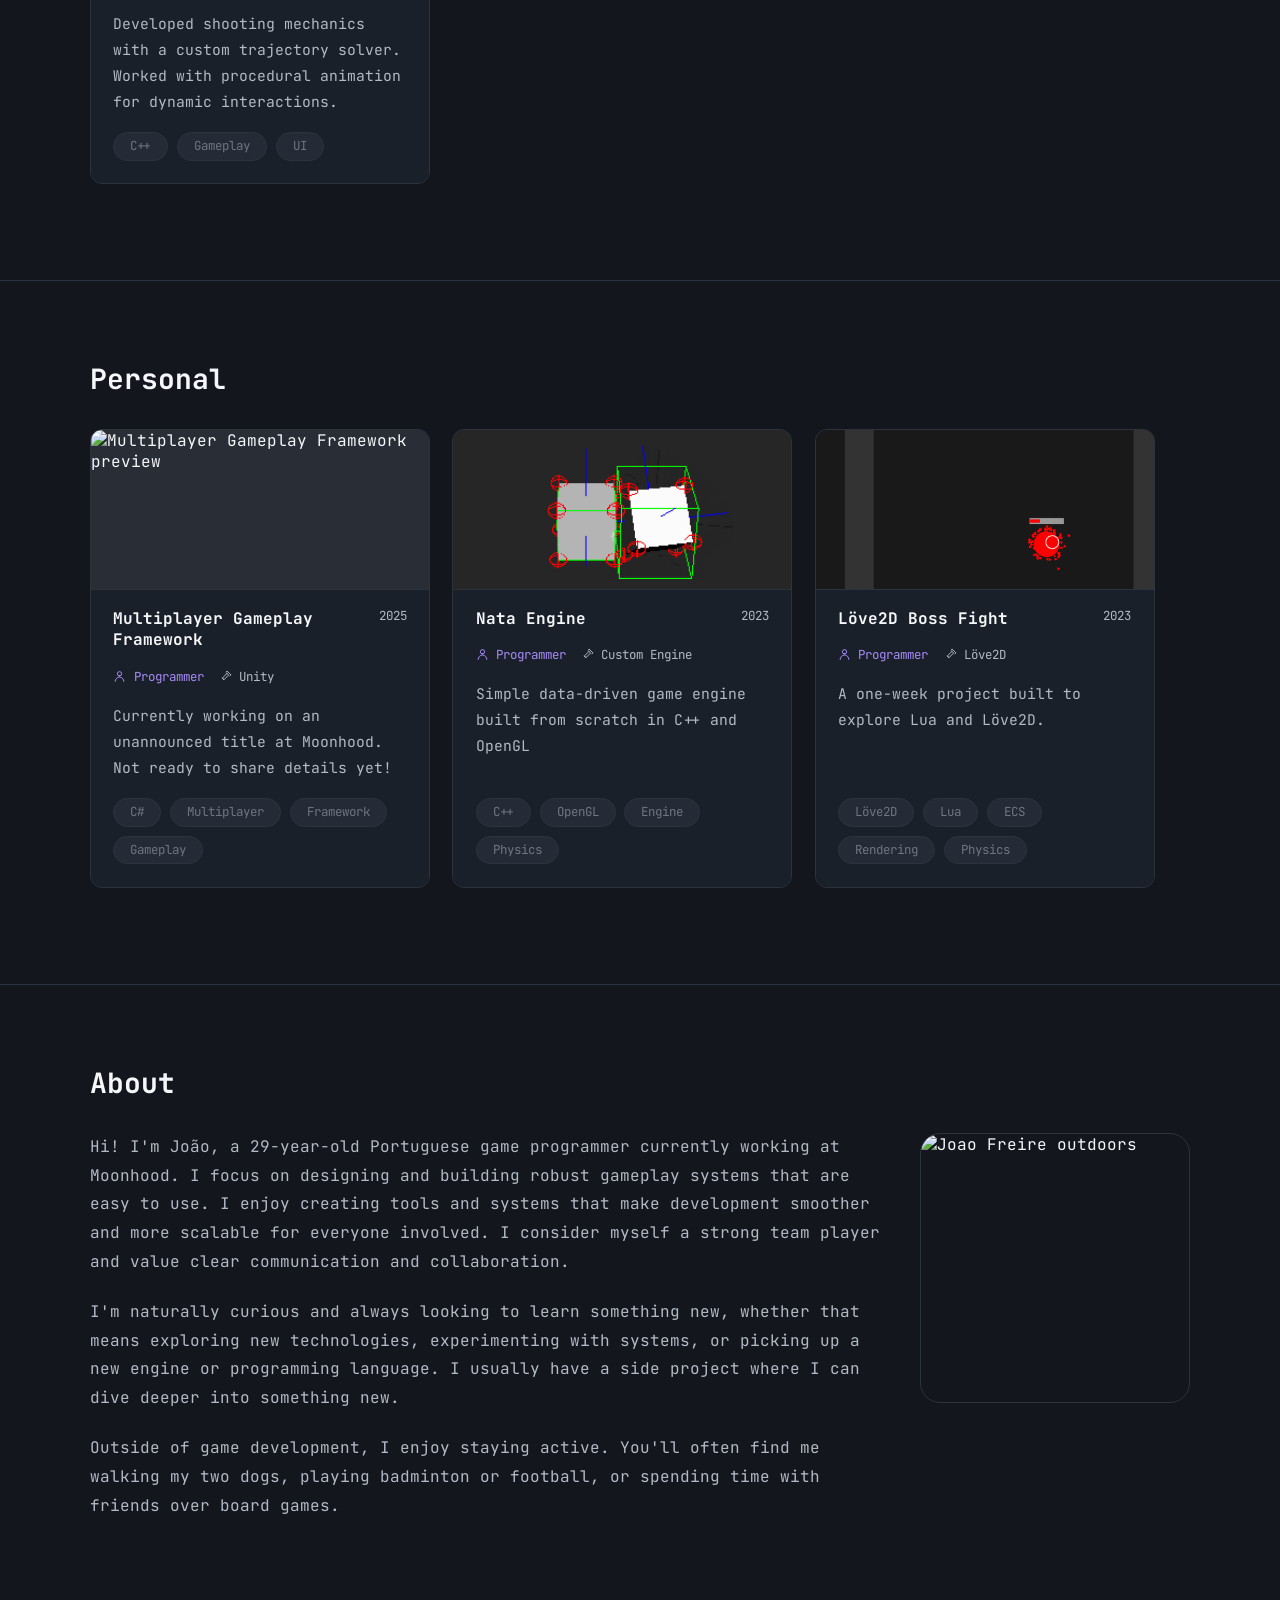
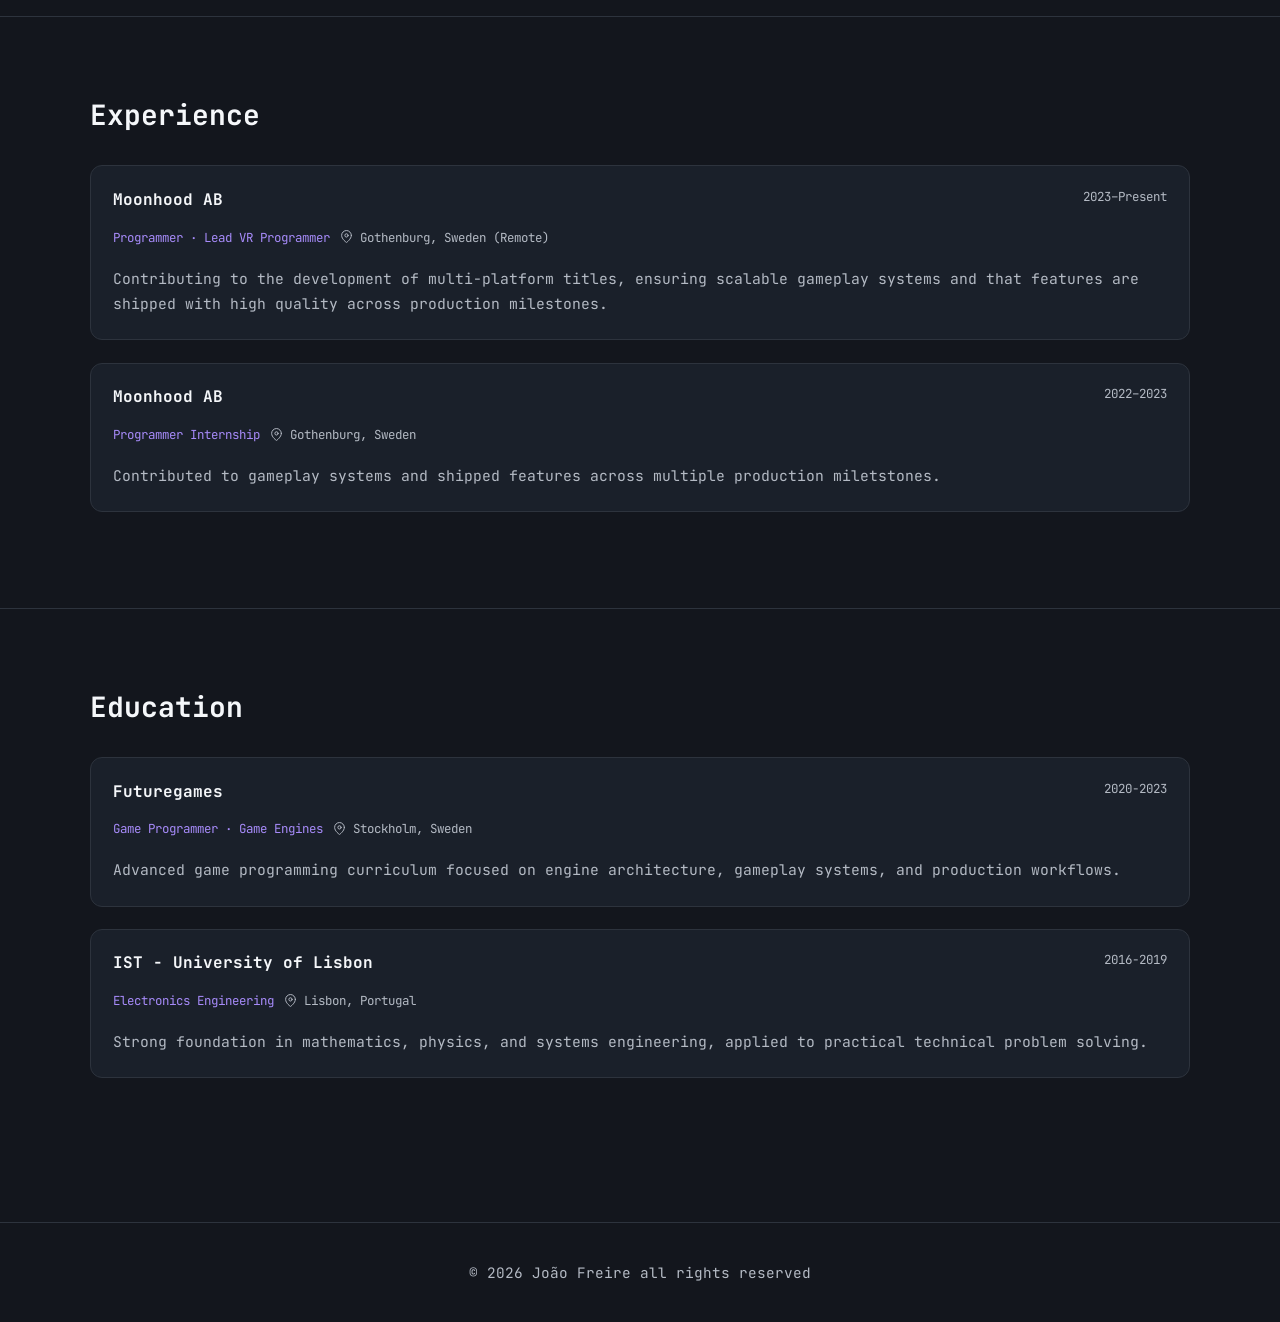
==== commit c7cf5606: "updates" ====
--- a/index.html
+++ b/index.html
@@ -7,6 +7,13 @@
     <title>João Freire | Game Programmer</title>
     <meta name="description" content="Game programmer portfolio - João Freire">
     <link rel="stylesheet" href="main.css">
+    <script src="content/projects/unannounced/project-data.js" defer></script>
+    <script src="content/projects/midnight-walk/project-data.js" defer></script>
+    <script src="content/projects/pack-up-and-leaf/project-data.js" defer></script>
+    <script src="content/projects/rouse/project-data.js" defer></script>
+    <script src="content/projects/nata-engine/project-data.js" defer></script>
+    <script src="content/projects/love-2d-boss/project-data.js" defer></script>
+    <script src="content/projects/gameplay-framework/project-data.js" defer></script>
     <script src="portfolio-data.js" defer></script>
     <script src="main.js" defer></script>
 </head>
